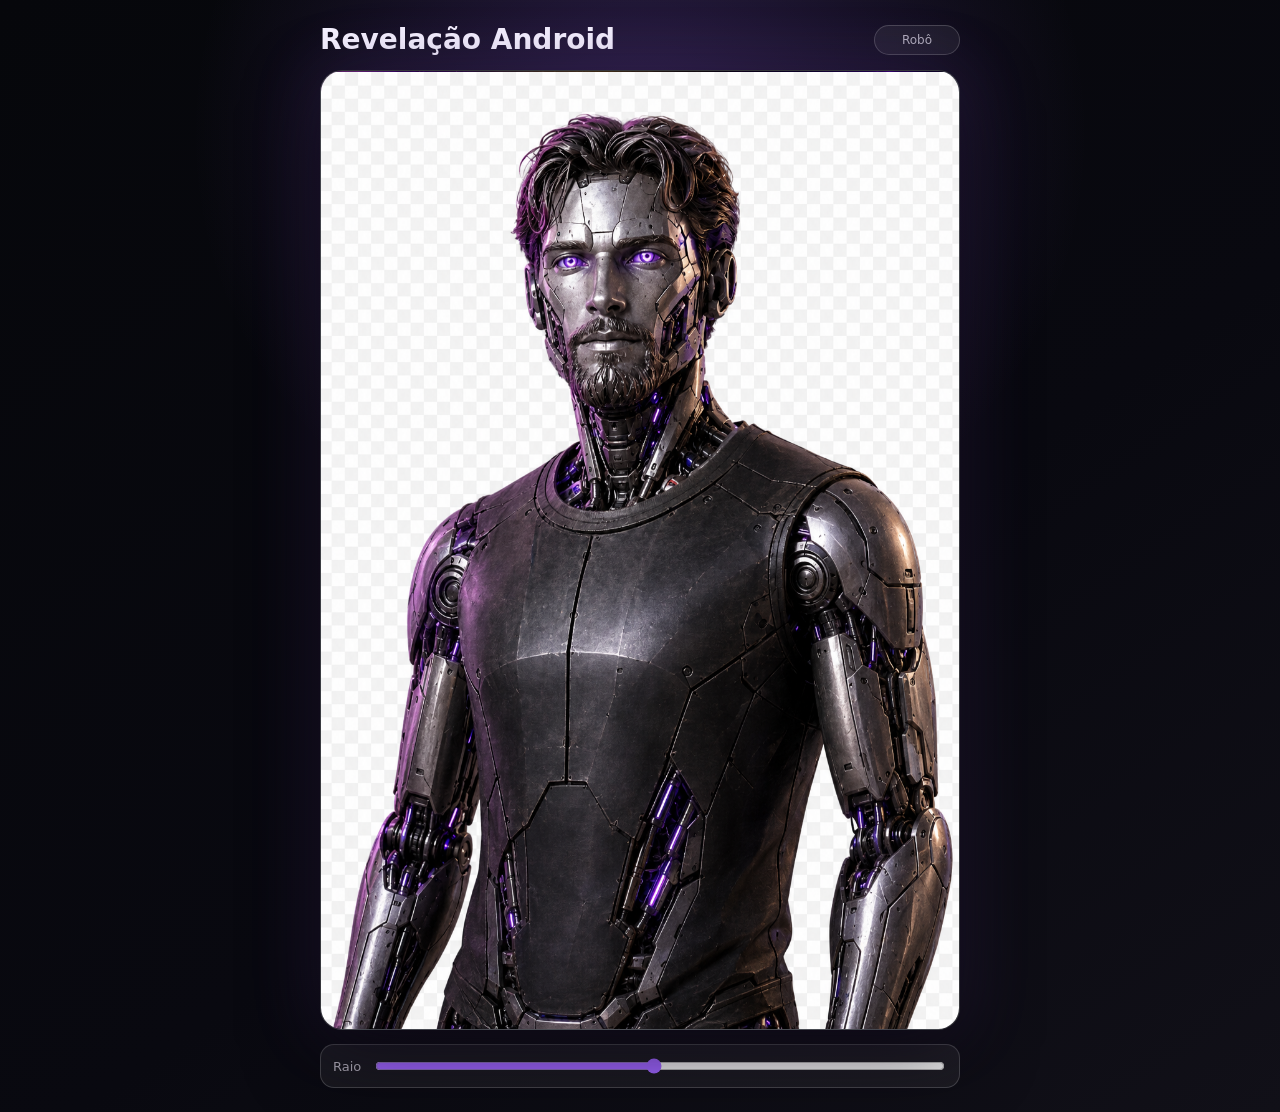
==== remover/index.html @ e3649041 "feat: adiciona subpagina oculta /remover (efeito reveal robo/humano) Copiado do projeto standalone C" ====
<!doctype html>
<html lang="pt-BR">
<head>
  <meta charset="utf-8" />
  <meta name="viewport" content="width=device-width, initial-scale=1" />
  <meta name="robots" content="noindex, nofollow">
  <title>Revelação Android</title>
  <style>
    :root {
      --bg: #090910;
      --panel: #11131b;
      --line: rgba(255, 255, 255, .18);
      --text: #f6f2ff;
      --muted: rgba(246, 242, 255, .68);
      --accent: #9f65ff;
      --x: 50%;
      --y: 42%;
      --radius: 168px;
    }

    * {
      box-sizing: border-box;
    }

    body {
      margin: 0;
      min-height: 100vh;
      display: grid;
      place-items: center;
      padding: 24px;
      background:
        radial-gradient(circle at 50% 12%, rgba(159, 101, 255, .24), transparent 28rem),
        linear-gradient(145deg, #06070b 0%, var(--bg) 58%, #111018 100%);
      color: var(--text);
      font-family: Inter, ui-sans-serif, system-ui, -apple-system, BlinkMacSystemFont, "Segoe UI", sans-serif;
    }

    .app {
      width: min(94vw, 640px);
      display: grid;
      gap: 14px;
    }

    .topbar {
      display: flex;
      align-items: center;
      justify-content: space-between;
      gap: 16px;
    }

    .title {
      margin: 0;
      font-size: clamp(18px, 4vw, 28px);
      line-height: 1.15;
      letter-spacing: 0;
      font-weight: 800;
    }

    .status {
      min-width: 86px;
      padding: 7px 10px;
      border: 1px solid var(--line);
      border-radius: 999px;
      color: var(--muted);
      font-size: 12px;
      text-align: center;
      background: rgba(255, 255, 255, .06);
    }

    .viewer {
      position: relative;
      width: 100%;
      aspect-ratio: 2 / 3;
      overflow: hidden;
      border: 1px solid var(--line);
      border-radius: 22px;
      background:
        radial-gradient(circle at 50% 16%, rgba(255, 255, 255, .11), transparent 22rem),
        linear-gradient(180deg, #181b24 0%, #090a10 100%);
      box-shadow:
        0 24px 72px rgba(0, 0, 0, .58),
        0 0 70px rgba(159, 101, 255, .18);
      isolation: isolate;
      touch-action: none;
      user-select: none;
    }

    .layer {
      position: absolute;
      inset: 0;
      width: 100%;
      height: 100%;
      object-fit: contain;
      pointer-events: none;
      display: block;
    }

    .stage {
      z-index: 0;
      object-fit: cover;
    }

    .human {
      z-index: 1;
      opacity: 0;
      transition: opacity .16s ease;
    }

    .robot {
      z-index: 2;
      filter: drop-shadow(0 22px 32px rgba(0, 0, 0, .38));
      transition: filter .16s ease;
    }

    .viewer.is-revealing .human {
      opacity: 1;
      -webkit-mask-image: radial-gradient(
        circle var(--radius) at var(--x) var(--y),
        #000 0%,
        #000 68%,
        rgba(0, 0, 0, .72) 82%,
        transparent 100%
      );
      mask-image: radial-gradient(
        circle var(--radius) at var(--x) var(--y),
        #000 0%,
        #000 68%,
        rgba(0, 0, 0, .72) 82%,
        transparent 100%
      );
      -webkit-mask-repeat: no-repeat;
      mask-repeat: no-repeat;
    }

    .viewer.is-revealing .robot {
      -webkit-mask-image: radial-gradient(
        circle var(--radius) at var(--x) var(--y),
        transparent 0%,
        transparent 68%,
        rgba(0, 0, 0, .3) 78%,
        #000 100%
      );
      mask-image: radial-gradient(
        circle var(--radius) at var(--x) var(--y),
        transparent 0%,
        transparent 68%,
        rgba(0, 0, 0, .3) 78%,
        #000 100%
      );
      -webkit-mask-repeat: no-repeat;
      mask-repeat: no-repeat;
      filter: drop-shadow(0 22px 32px rgba(0, 0, 0, .38)) saturate(1.08);
    }

    .lens {
      position: absolute;
      left: var(--x);
      top: var(--y);
      z-index: 3;
      width: calc(var(--radius) * 2);
      height: calc(var(--radius) * 2);
      border-radius: 999px;
      opacity: 0;
      transform: translate(-50%, -50%) scale(.94);
      pointer-events: none;
      border: 2px solid rgba(255, 255, 255, .76);
      background:
        radial-gradient(circle, rgba(255, 255, 255, .1), transparent 60%),
        conic-gradient(from 100deg, rgba(255, 255, 255, .03), rgba(159, 101, 255, .28), rgba(255, 255, 255, .18), rgba(255, 255, 255, .03));
      box-shadow:
        inset 0 0 24px rgba(255, 255, 255, .18),
        0 0 0 1px rgba(159, 101, 255, .7),
        0 0 32px rgba(159, 101, 255, .72),
        0 0 90px rgba(159, 101, 255, .42);
      transition: opacity .16s ease, transform .16s ease;
    }

    .viewer.is-revealing .lens {
      opacity: 1;
      transform: translate(-50%, -50%) scale(1);
    }

    .scan-line {
      position: absolute;
      left: 0;
      right: 0;
      top: var(--y);
      z-index: 4;
      height: 1px;
      opacity: 0;
      background: linear-gradient(90deg, transparent, rgba(255, 255, 255, .8), rgba(159, 101, 255, .95), transparent);
      box-shadow: 0 0 18px rgba(159, 101, 255, .85);
      pointer-events: none;
      transition: opacity .16s ease;
    }

    .viewer.is-revealing .scan-line {
      opacity: .85;
    }

    .controls {
      display: flex;
      align-items: center;
      gap: 12px;
      min-height: 44px;
      padding: 10px 12px;
      border: 1px solid var(--line);
      border-radius: 14px;
      background: rgba(255, 255, 255, .06);
    }

    .controls label {
      color: var(--muted);
      font-size: 13px;
      white-space: nowrap;
    }

    input[type="range"] {
      width: 100%;
      accent-color: var(--accent);
    }

    @media (max-width: 520px) {
      body {
        padding: 14px;
      }

      .topbar {
        align-items: flex-start;
      }

      .viewer {
        border-radius: 16px;
      }

      .status {
        min-width: 72px;
      }
    }
  </style>
</head>
<body>
  <main class="app">
    <div class="topbar">
      <h1 class="title">Revelação Android</h1>
      <div class="status" id="status">Robô</div>
    </div>

    <section class="viewer" id="viewer" aria-label="Sobreposição entre humano e robô">
      <img
        class="layer stage"
        src="remover-palco.png"
        alt=""
        aria-hidden="true"
      />
      <img
        class="layer human"
        src="remover-humano.png"
        alt="Humano por baixo da sobreposição"
      />
      <img
        class="layer robot"
        src="remover-robo.png"
        alt="Robô sobreposto ao humano"
      />
      <div class="lens" aria-hidden="true"></div>
      <div class="scan-line" aria-hidden="true"></div>
    </section>

    <div class="controls">
      <label for="radius">Raio</label>
      <input id="radius" type="range" min="80" max="260" value="168" />
    </div>
  </main>

  <script>
    const viewer = document.getElementById('viewer');
    const radius = document.getElementById('radius');
    const status = document.getElementById('status');

    function clamp(value, min, max) {
      return Math.max(min, Math.min(max, value));
    }

    function setPosition(event) {
      const rect = viewer.getBoundingClientRect();
      const point = event.touches ? event.touches[0] : event;
      const x = ((point.clientX - rect.left) / rect.width) * 100;
      const y = ((point.clientY - rect.top) / rect.height) * 100;

      viewer.style.setProperty('--x', `${clamp(x, 0, 100)}%`);
      viewer.style.setProperty('--y', `${clamp(y, 0, 100)}%`);
    }

    function reveal(event) {
      setPosition(event);
      viewer.classList.add('is-revealing');
      status.textContent = 'Humano';
    }

    function hideReveal() {
      viewer.classList.remove('is-revealing');
      status.textContent = 'Robô';
    }

    viewer.addEventListener('pointerenter', reveal);
    viewer.addEventListener('pointermove', reveal);
    viewer.addEventListener('pointerleave', hideReveal);

    viewer.addEventListener('touchstart', reveal, { passive: true });
    viewer.addEventListener('touchmove', reveal, { passive: true });
    viewer.addEventListener('touchend', hideReveal);
    viewer.addEventListener('touchcancel', hideReveal);

    radius.addEventListener('input', () => {
      viewer.style.setProperty('--radius', `${radius.value}px`);
    });
  </script>
</body>
</html>
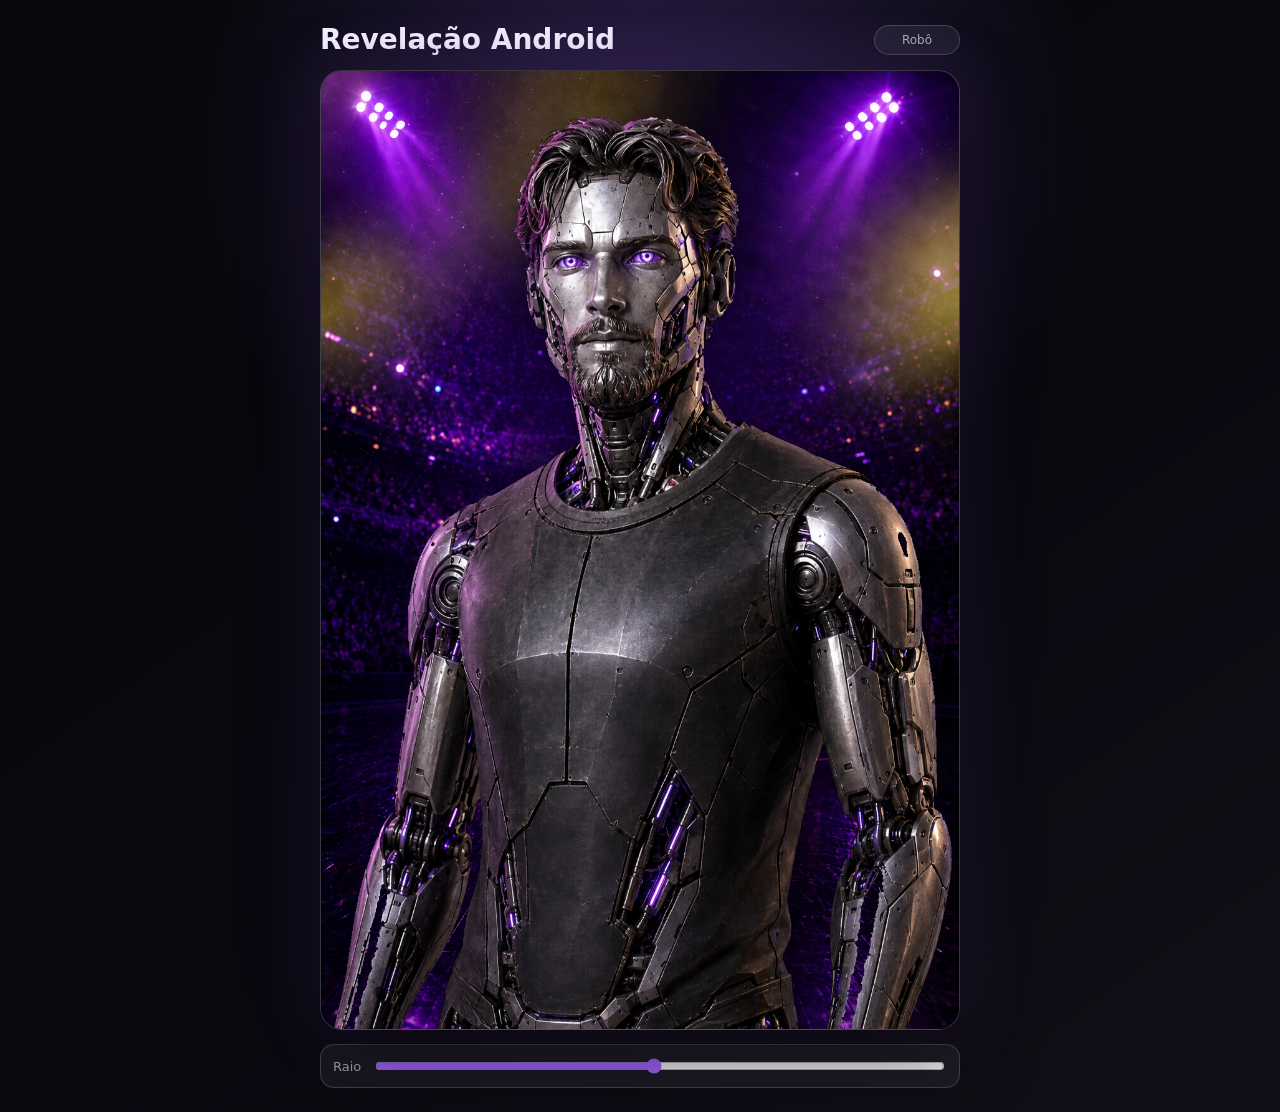
==== commit 14113290: "fix(remover): atualiza robo/humano pra versao final do recorte Testes/revelar_android_hover.html foi" ====
--- a/remover/index.html
+++ b/remover/index.html
@@ -255,12 +255,12 @@
       />
       <img
         class="layer human"
-        src="remover-humano.png"
+        src="remover-humano.png?v=2"
         alt="Humano por baixo da sobreposição"
       />
       <img
         class="layer robot"
-        src="remover-robo.png"
+        src="remover-robo.png?v=2"
         alt="Robô sobreposto ao humano"
       />
       <div class="lens" aria-hidden="true"></div>
